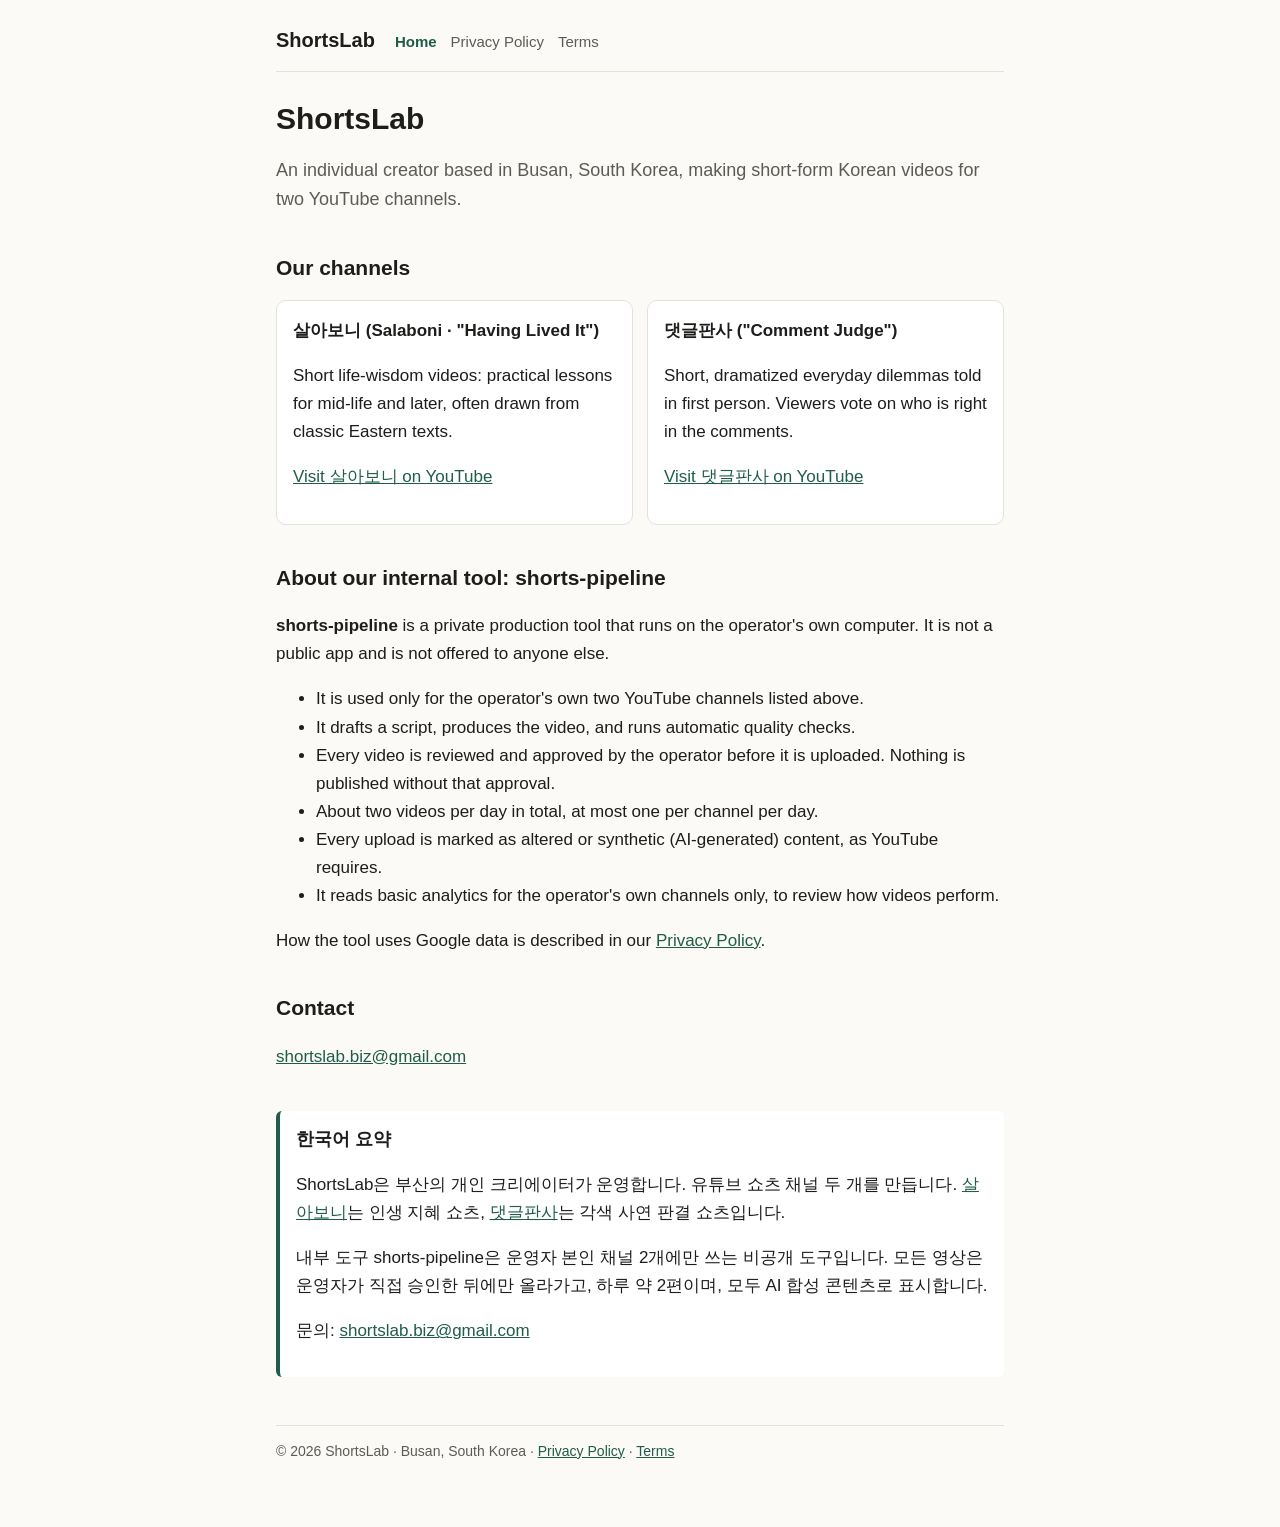
==== index.html @ 2f79de73 "ShortsLab site: home, privacy policy, terms" ====
<!doctype html>
<html lang="en">
<head>
<meta charset="utf-8">
<meta name="viewport" content="width=device-width, initial-scale=1">
<title>ShortsLab</title>
<meta name="description" content="ShortsLab: an individual creator in Busan running two YouTube Shorts channels, 살아보니 and 댓글판사.">
<link rel="stylesheet" href="style.css">
</head>
<body>
<div class="wrap">
<header class="site"><a class="brand" href="./">ShortsLab</a>
<nav><a href="./" aria-current="page">Home</a><a href="privacy.html">Privacy Policy</a><a href="terms.html">Terms</a></nav></header>

<h1>ShortsLab</h1>
<p class="lead">An individual creator based in Busan, South Korea, making short-form Korean videos for two YouTube channels.</p>

<h2>Our channels</h2>
<div class="cards">
 <div class="card"><h3>살아보니 (Salaboni · "Having Lived It")</h3>
 <p>Short life-wisdom videos: practical lessons for mid-life and later, often drawn from classic Eastern texts.</p>
 <p><a href="https://www.youtube.com/channel/UCkIPDK-R_WO9f6b4dHtTcPg">Visit 살아보니 on YouTube</a></p></div>
 <div class="card"><h3>댓글판사 ("Comment Judge")</h3>
 <p>Short, dramatized everyday dilemmas told in first person. Viewers vote on who is right in the comments.</p>
 <p><a href="https://www.youtube.com/channel/UCrkd5T1YoxDM_OYnuFrQSUw">Visit 댓글판사 on YouTube</a></p></div>
</div>

<h2>About our internal tool: shorts-pipeline</h2>
<p><strong>shorts-pipeline</strong> is a private production tool that runs on the operator's own computer. It is not a public app and is not offered to anyone else.</p>
<ul>
 <li>It is used only for the operator's own two YouTube channels listed above.</li>
 <li>It drafts a script, produces the video, and runs automatic quality checks.</li>
 <li>Every video is reviewed and approved by the operator before it is uploaded. Nothing is published without that approval.</li>
 <li>About two videos per day in total, at most one per channel per day.</li>
 <li>Every upload is marked as altered or synthetic (AI-generated) content, as YouTube requires.</li>
 <li>It reads basic analytics for the operator's own channels only, to review how videos perform.</li>
</ul>
<p>How the tool uses Google data is described in our <a href="privacy.html">Privacy Policy</a>.</p>

<h2>Contact</h2>
<p><a href="mailto:shortslab.biz@gmail.com">shortslab.biz@gmail.com</a></p>

<section class="ko" lang="ko">
<h2>한국어 요약</h2>
<p>ShortsLab은 부산의 개인 크리에이터가 운영합니다. 유튜브 쇼츠 채널 두 개를 만듭니다. <a href="https://www.youtube.com/channel/UCkIPDK-R_WO9f6b4dHtTcPg">살아보니</a>는 인생 지혜 쇼츠, <a href="https://www.youtube.com/channel/UCrkd5T1YoxDM_OYnuFrQSUw">댓글판사</a>는 각색 사연 판결 쇼츠입니다.</p>
<p>내부 도구 shorts-pipeline은 운영자 본인 채널 2개에만 쓰는 비공개 도구입니다. 모든 영상은 운영자가 직접 승인한 뒤에만 올라가고, 하루 약 2편이며, 모두 AI 합성 콘텐츠로 표시합니다.</p>
<p>문의: <a href="mailto:shortslab.biz@gmail.com">shortslab.biz@gmail.com</a></p>
</section>

<footer>© 2026 ShortsLab · Busan, South Korea · <a href="privacy.html">Privacy Policy</a> · <a href="terms.html">Terms</a></footer>
</div>
</body>
</html>
---- style.css ----
:root{--bg:#fbfaf7;--fg:#1d1d1b;--muted:#5d5b55;--line:#e4e1d8;--accent:#1f5c4a;--card:#ffffff}
@media (prefers-color-scheme:dark){:root{--bg:#161615;--fg:#ecebe6;--muted:#a9a69d;--line:#2e2d2a;--accent:#7fc4ae;--card:#1e1e1c}}
*{box-sizing:border-box}
html{-webkit-text-size-adjust:100%}
body{margin:0;background:var(--bg);color:var(--fg);font:17px/1.65 -apple-system,BlinkMacSystemFont,"Apple SD Gothic Neo","Noto Sans KR","Segoe UI",Roboto,sans-serif}
.wrap{max-width:760px;margin:0 auto;padding:24px 16px 64px}
header.site{display:flex;flex-wrap:wrap;gap:8px 20px;align-items:baseline;border-bottom:1px solid var(--line);padding-bottom:14px;margin-bottom:28px}
header.site .brand{font-weight:700;font-size:20px;color:var(--fg);text-decoration:none}
nav a{color:var(--muted);text-decoration:none;margin-right:14px;font-size:15px}
nav a[aria-current]{color:var(--accent);font-weight:600}
h1{font-size:30px;line-height:1.25;margin:0 0 10px}
h2{font-size:21px;margin:36px 0 8px}
h3{font-size:17px;margin:22px 0 6px}
p,li{color:var(--fg)}
.lead{color:var(--muted);font-size:18px}
a{color:var(--accent)}
.cards{display:grid;gap:14px;grid-template-columns:repeat(auto-fit,minmax(240px,1fr));margin:14px 0}
.card{background:var(--card);border:1px solid var(--line);border-radius:10px;padding:16px}
.card h3{margin-top:0}
.ko{background:var(--card);border-left:4px solid var(--accent);border-radius:6px;padding:14px 16px;margin-top:40px}
.ko h2{margin-top:0;font-size:18px}
table{border-collapse:collapse;width:100%;font-size:15px}
th,td{border:1px solid var(--line);padding:8px 10px;text-align:left;vertical-align:top}
.tablewrap{overflow-x:auto}
code{font-size:14px;overflow-wrap:anywhere}
footer{margin-top:48px;border-top:1px solid var(--line);padding-top:14px;color:var(--muted);font-size:14px}
img{max-width:100%;height:auto}
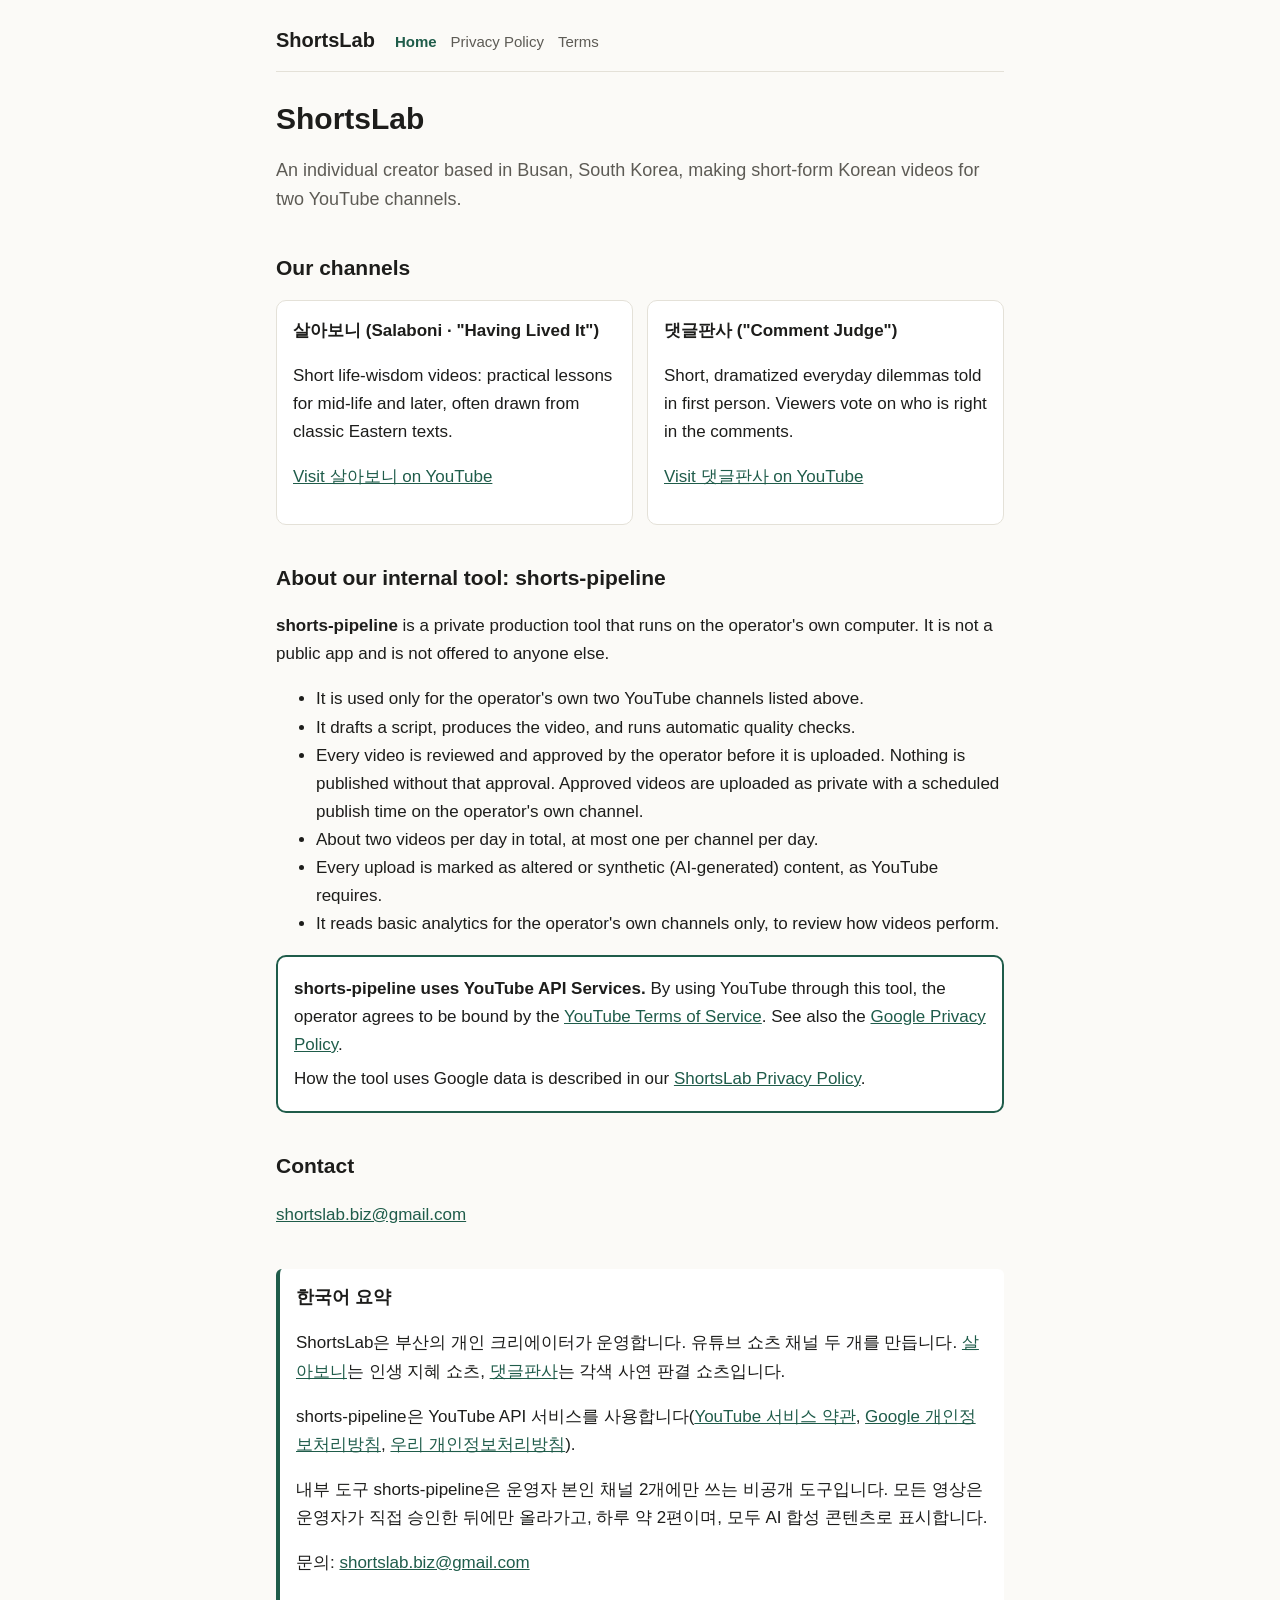
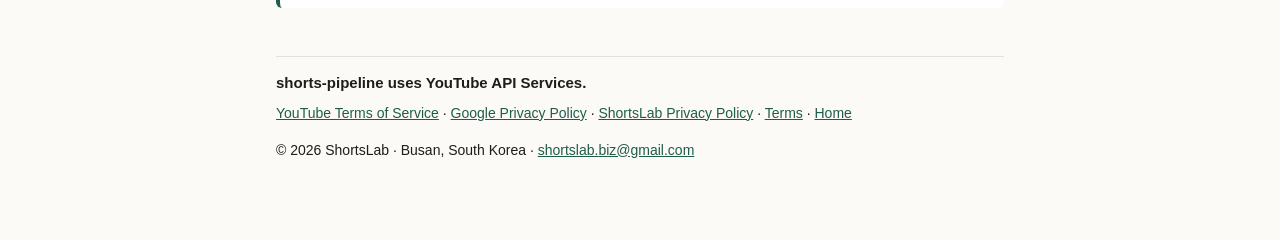
==== commit 0ca93f3e: "Add YouTube API Services notice and link bundle; log retention and deletion request" ====
--- a/index.html
+++ b/index.html
@@ -30,12 +30,15 @@
 <ul>
  <li>It is used only for the operator's own two YouTube channels listed above.</li>
  <li>It drafts a script, produces the video, and runs automatic quality checks.</li>
- <li>Every video is reviewed and approved by the operator before it is uploaded. Nothing is published without that approval.</li>
+ <li>Every video is reviewed and approved by the operator before it is uploaded. Nothing is published without that approval. Approved videos are uploaded as private with a scheduled publish time on the operator's own channel.</li>
  <li>About two videos per day in total, at most one per channel per day.</li>
  <li>Every upload is marked as altered or synthetic (AI-generated) content, as YouTube requires.</li>
  <li>It reads basic analytics for the operator's own channels only, to review how videos perform.</li>
 </ul>
-<p>How the tool uses Google data is described in our <a href="privacy.html">Privacy Policy</a>.</p>
+<div class="notice">
+<p><strong>shorts-pipeline uses YouTube API Services.</strong> By using YouTube through this tool, the operator agrees to be bound by the <a href="https://www.youtube.com/t/terms">YouTube Terms of Service</a>. See also the <a href="https://policies.google.com/privacy">Google Privacy Policy</a>.</p>
+<p>How the tool uses Google data is described in our <a href="privacy.html">ShortsLab Privacy Policy</a>.</p>
+</div>
 
 <h2>Contact</h2>
 <p><a href="mailto:shortslab.biz@gmail.com">shortslab.biz@gmail.com</a></p>
@@ -43,11 +46,16 @@
 <section class="ko" lang="ko">
 <h2>한국어 요약</h2>
 <p>ShortsLab은 부산의 개인 크리에이터가 운영합니다. 유튜브 쇼츠 채널 두 개를 만듭니다. <a href="https://www.youtube.com/channel/UCkIPDK-R_WO9f6b4dHtTcPg">살아보니</a>는 인생 지혜 쇼츠, <a href="https://www.youtube.com/channel/UCrkd5T1YoxDM_OYnuFrQSUw">댓글판사</a>는 각색 사연 판결 쇼츠입니다.</p>
+<p>shorts-pipeline은 YouTube API 서비스를 사용합니다(<a href="https://www.youtube.com/t/terms">YouTube 서비스 약관</a>, <a href="https://policies.google.com/privacy">Google 개인정보처리방침</a>, <a href="privacy.html">우리 개인정보처리방침</a>).</p>
 <p>내부 도구 shorts-pipeline은 운영자 본인 채널 2개에만 쓰는 비공개 도구입니다. 모든 영상은 운영자가 직접 승인한 뒤에만 올라가고, 하루 약 2편이며, 모두 AI 합성 콘텐츠로 표시합니다.</p>
 <p>문의: <a href="mailto:shortslab.biz@gmail.com">shortslab.biz@gmail.com</a></p>
 </section>
 
-<footer>© 2026 ShortsLab · Busan, South Korea · <a href="privacy.html">Privacy Policy</a> · <a href="terms.html">Terms</a></footer>
+<footer>
+<p class="api-note"><strong>shorts-pipeline uses YouTube API Services.</strong></p>
+<p class="links"><a href="https://www.youtube.com/t/terms">YouTube Terms of Service</a> · <a href="https://policies.google.com/privacy">Google Privacy Policy</a> · <a href="privacy.html">ShortsLab Privacy Policy</a> · <a href="terms.html">Terms</a> · <a href="./">Home</a></p>
+<p>© 2026 ShortsLab · Busan, South Korea · <a href="mailto:shortslab.biz@gmail.com">shortslab.biz@gmail.com</a></p>
+</footer>
 </div>
 </body>
 </html>
--- a/style.css
+++ b/style.css
@@ -25,3 +25,7 @@
 code{font-size:14px;overflow-wrap:anywhere}
 footer{margin-top:48px;border-top:1px solid var(--line);padding-top:14px;color:var(--muted);font-size:14px}
 img{max-width:100%;height:auto}
+.notice{background:var(--card);border:2px solid var(--accent);border-radius:10px;padding:12px 16px;margin:16px 0}
+.notice p{margin:6px 0}
+footer .api-note{color:var(--fg);font-size:15px;margin:0 0 6px}
+footer .links{margin:0 0 6px}
